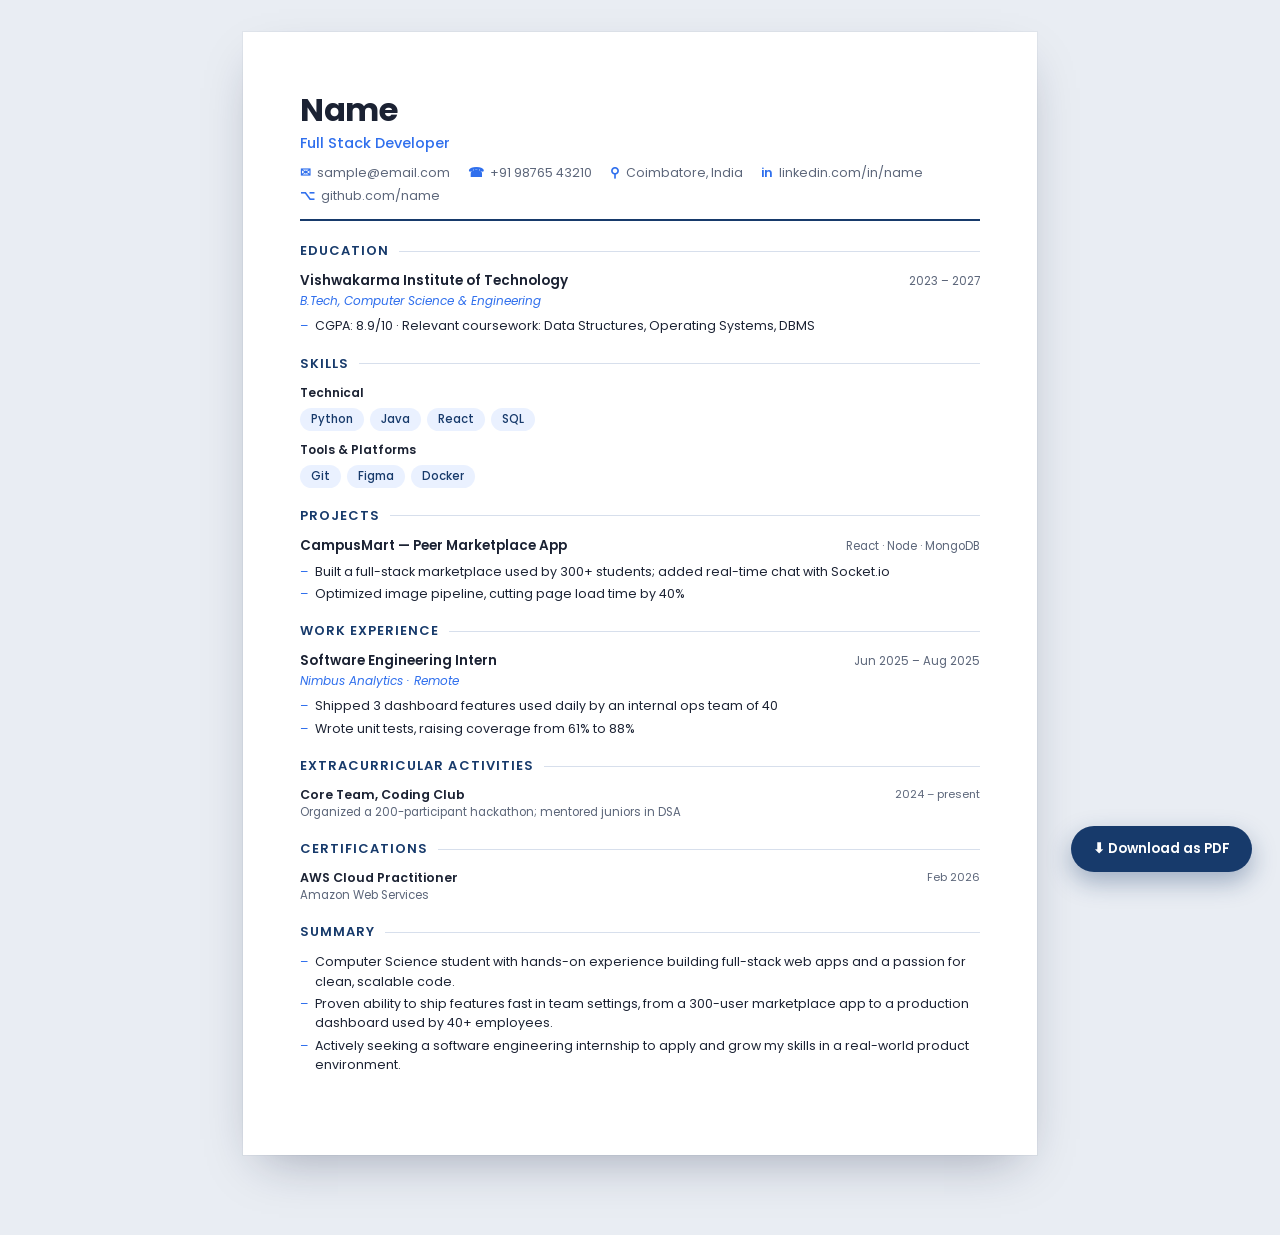
==== index.html @ 504d1bcb "initial files" ====
<!doctype html>
<html lang="en">
<head>
<meta charset="UTF-8">
<meta name="viewport" content="width=device-width, initial-scale=1.0">
<title>Name - Resume</title>
<link rel="stylesheet" href="style.css">
</head>
<body>

<div class="page-wrap">
  <div class="page">

    <header class="r-header">
      <h1 class="r-name">Name</h1>
      <p class="r-role">Full Stack Developer</p>
      <ul class="r-contact">
        <li><span class="ico">✉</span> sample@email.com</li>
        <li><span class="ico">☎</span> +91 98765 43210</li>
        <li><span class="ico">⚲</span> Coimbatore, India</li>
        <li><span class="ico">in</span> linkedin.com/in/name</li>
        <li><span class="ico">⌥</span> github.com/name</li>
      </ul>
    </header>

    <section class="r-section">
      <h2 class="r-section-title">Education</h2>
      <div class="entry">
        <div class="entry-top">
          <span class="entry-title">Vishwakarma Institute of Technology</span>
          <span class="entry-meta">2023 – 2027</span>
        </div>
        <div class="entry-sub">B.Tech, Computer Science &amp; Engineering</div>
        <div class="bullets">
          <div class="bullet">CGPA: 8.9/10 · Relevant coursework: Data Structures, Operating Systems, DBMS</div>
        </div>
      </div>
    </section>

    <section class="r-section">
      <h2 class="r-section-title">Skills</h2>
      <div class="skills-cat">
        <div class="skills-cat-label">Technical</div>
        <div class="chip-row">
          <span class="chip">Python</span>
          <span class="chip">Java</span>
          <span class="chip">React</span>
          <span class="chip">SQL</span>
        </div>
      </div>
      <div class="skills-cat">
        <div class="skills-cat-label">Tools &amp; Platforms</div>
        <div class="chip-row">
          <span class="chip">Git</span>
          <span class="chip">Figma</span>
          <span class="chip">Docker</span>
        </div>
      </div>
    </section>

    <section class="r-section">
      <h2 class="r-section-title">Projects</h2>
      <div class="entry">
        <div class="entry-top">
          <span class="entry-title">CampusMart — Peer Marketplace App</span>
          <span class="entry-meta">React · Node · MongoDB</span>
        </div>
        <div class="bullets">
          <div class="bullet">Built a full-stack marketplace used by 300+ students; added real-time chat with Socket.io</div>
          <div class="bullet">Optimized image pipeline, cutting page load time by 40%</div>
        </div>
      </div>
    </section>

    <section class="r-section">
      <h2 class="r-section-title">Work Experience</h2>
      <div class="entry">
        <div class="entry-top">
          <span class="entry-title">Software Engineering Intern</span>
          <span class="entry-meta">Jun 2025 – Aug 2025</span>
        </div>
        <div class="entry-sub">Nimbus Analytics · Remote</div>
        <div class="bullets">
          <div class="bullet">Shipped 3 dashboard features used daily by an internal ops team of 40</div>
          <div class="bullet">Wrote unit tests, raising coverage from 61% to 88%</div>
        </div>
      </div>
    </section>

    <section class="r-section">
      <h2 class="r-section-title">Extracurricular Activities</h2>
      <div class="line-entry">
        <div>
          <div class="l-main">Core Team, Coding Club</div>
          <div class="l-sub">Organized a 200-participant hackathon; mentored juniors in DSA</div>
        </div>
        <div class="l-meta">2024 – present</div>
      </div>
    </section>

    <section class="r-section">
      <h2 class="r-section-title">Certifications</h2>
      <div class="line-entry">
        <div>
          <div class="l-main">AWS Cloud Practitioner</div>
          <div class="l-sub">Amazon Web Services</div>
        </div>
        <div class="l-meta">Feb 2026</div>
      </div>
    </section>

    <section class="r-section">
      <h2 class="r-section-title">Summary</h2>
      <div class="bullets">
        <div class="bullet">Computer Science student with hands-on experience building full-stack web apps and a passion for clean, scalable code.</div>
        <div class="bullet">Proven ability to ship features fast in team settings, from a 300-user marketplace app to a production dashboard used by 40+ employees.</div>
        <div class="bullet">Actively seeking a software engineering internship to apply and grow my skills in a real-world product environment.</div>
      </div>
    </section>

  </div>
</div>

<button class="download-btn" onclick="window.print()">⬇ Download as PDF</button>

</body>
</html>
---- style.css ----
@import url('https://fonts.googleapis.com/css2?family=Poppins:ital,wght@0,300;0,400;0,500;0,600;0,700;1,400&display=swap');

:root{
  --accent:#173a6b;
  --accent-2:#2f6fed;
  --accent-soft:#eaf1ff;
  --text:#1b2233;
  --muted:#5c667a;
  --line:#d7dfec;
  --bg:#ffffff;
  --font:"Poppins", sans-serif;
}

*, *::before, *::after{ box-sizing:border-box; }

html, body{ margin:0; padding:0; }

body{
  font-family:var(--font);
  color:var(--text);
  background:#e9edf3;
  -webkit-font-smoothing:antialiased;
}

a{ color:var(--accent-2); text-decoration:none; }
a:hover{ text-decoration:underline; }
ul{ margin:0; padding:0; list-style:none; }

.page-wrap{
  display:flex;
  justify-content:center;
  padding:32px 16px 80px;
}

.page{
  width:210mm;
  min-height:297mm;
  background:var(--bg);
  padding:16mm 15mm;
  box-shadow:0 20px 50px -18px rgba(20,30,60,.35), 0 0 0 1px rgba(20,30,60,.04);
}

.r-header{
  border-bottom:2.5px solid var(--accent);
  padding-bottom:14px;
  margin-bottom:20px;
}

.r-name{
  font-family:var(--font);
  font-weight:700;
  font-size:32px;
  line-height:1.15;
  margin:0 0 4px;
  letter-spacing:-.01em;
}

.r-role{
  font-weight:500;
  font-size:14.5px;
  color:var(--accent-2);
  margin:0 0 10px;
}

.r-contact{
  display:flex;
  flex-wrap:wrap;
  gap:5px 18px;
  font-size:12.5px;
  color:var(--muted);
}

.r-contact li{ display:flex; align-items:center; gap:6px; }
.r-contact .ico{ color:var(--accent-2); font-weight:600; }

.r-section{
  margin-bottom:18px;
  break-inside:avoid;
}

.r-section-title{
  font-weight:600;
  font-size:13px;
  letter-spacing:.08em;
  text-transform:uppercase;
  color:var(--accent);
  margin:0 0 10px;
  display:flex;
  align-items:center;
  gap:10px;
}

.r-section-title::after{
  content:"";
  flex:1;
  height:1px;
  background:var(--line);
}

.entry{
  margin-bottom:12px;
  break-inside:avoid;
}
.entry:last-child{ margin-bottom:0; }

.entry-top{
  display:flex;
  justify-content:space-between;
  align-items:baseline;
  gap:10px;
  flex-wrap:wrap;
}

.entry-title{ font-weight:600; font-size:13.5px; }
.entry-sub{ font-weight:400; font-style:italic; color:var(--accent-2); font-size:12px; margin-top:1px; }
.entry-meta{ font-size:11.5px; color:var(--muted); white-space:nowrap; }

.bullets{
  margin-top:6px;
  display:flex;
  flex-direction:column;
  gap:3px;
}

.bullet{
  display:flex;
  gap:7px;
  font-size:12.5px;
  line-height:1.55;
}
.bullet::before{ content:"–"; color:var(--accent-2); flex:none; }

.line-entry{
  display:flex;
  justify-content:space-between;
  gap:10px;
  font-size:12.5px;
  margin-bottom:7px;
}
.line-entry:last-child{ margin-bottom:0; }
.line-entry .l-main{ font-weight:600; }
.line-entry .l-sub{ color:var(--muted); font-size:11.5px; }
.line-entry .l-meta{ color:var(--muted); font-size:11px; white-space:nowrap; }

.skills-cat{ margin-bottom:10px; }
.skills-cat:last-child{ margin-bottom:0; }
.skills-cat-label{ font-weight:600; font-size:12px; margin-bottom:6px; }

.chip-row{ display:flex; flex-wrap:wrap; gap:6px; }
.chip{
  background:var(--accent-soft);
  color:var(--accent);
  border-radius:20px;
  padding:3px 11px;
  font-size:11.5px;
  font-weight:500;
}

.download-btn{
  position:fixed;
  right:28px;
  bottom:28px;
  z-index:10;
  border:none;
  border-radius:999px;
  padding:13px 22px;
  font-family:var(--font);
  font-weight:600;
  font-size:13.5px;
  background:var(--accent);
  color:#fff;
  box-shadow:0 10px 25px rgba(23,58,107,.35);
}
.download-btn:hover{ filter:brightness(1.08); }

@media (max-width:820px){
  .page{ width:100%; min-height:auto; padding:9mm; }
  .page-wrap{ padding:16px 10px 90px; }
  .r-name{ font-size:26px; }
}

@media print{
  @page{ size:A4; margin:0; }
  body{ background:#fff; }
  .page-wrap{ padding:0; display:block; }
  .page{
    box-shadow:none;
    width:auto;
    min-height:auto;
    padding:14mm 15mm;
  }
  .download-btn{ display:none; }
}
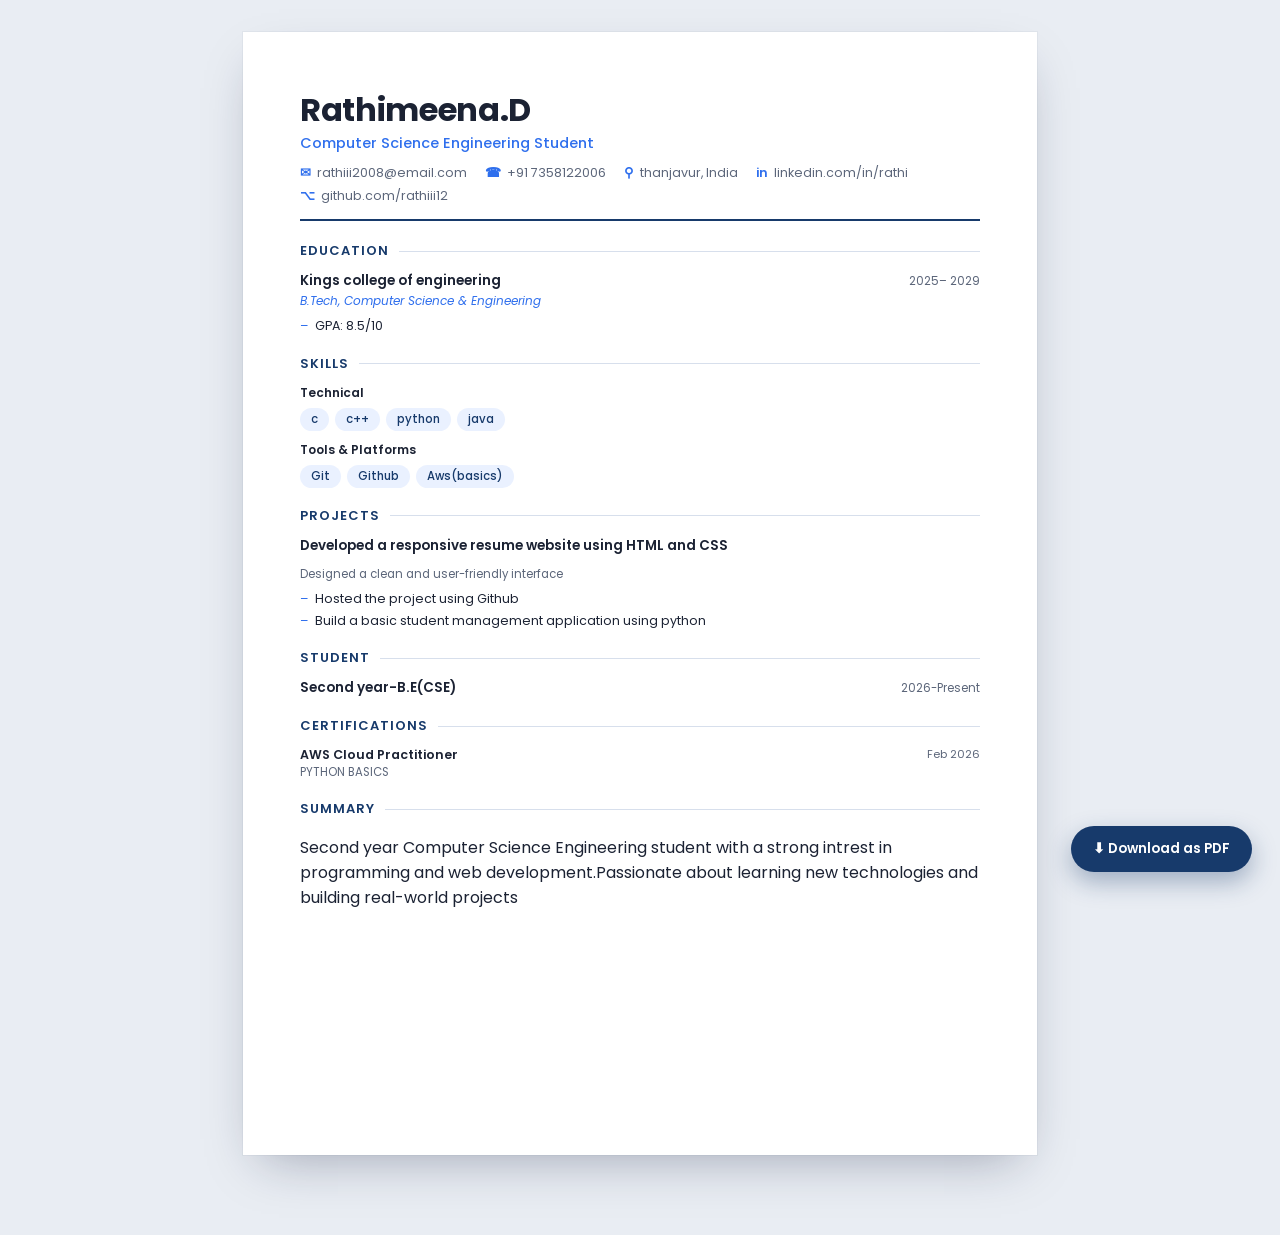
==== commit a9335f03: "Updated my resume" ====
--- a/index.html
+++ b/index.html
@@ -12,14 +12,14 @@
   <div class="page">
 
     <header class="r-header">
-      <h1 class="r-name">Name</h1>
-      <p class="r-role">Full Stack Developer</p>
+      <h1 class="r-name">Rathimeena.D</h1>
+      <p class="r-role">Computer Science Engineering Student</p>
       <ul class="r-contact">
-        <li><span class="ico">✉</span> sample@email.com</li>
-        <li><span class="ico">☎</span> +91 98765 43210</li>
-        <li><span class="ico">⚲</span> Coimbatore, India</li>
-        <li><span class="ico">in</span> linkedin.com/in/name</li>
-        <li><span class="ico">⌥</span> github.com/name</li>
+        <li><span class="ico">✉</span> rathiii2008@email.com</li>
+        <li><span class="ico">☎</span> +91 7358122006</li>
+        <li><span class="ico">⚲</span> thanjavur, India</li>
+        <li><span class="ico">in</span> linkedin.com/in/rathi</li>
+        <li><span class="ico">⌥</span> github.com/rathiii12</li>
       </ul>
     </header>
 
@@ -27,12 +27,12 @@
       <h2 class="r-section-title">Education</h2>
       <div class="entry">
         <div class="entry-top">
-          <span class="entry-title">Vishwakarma Institute of Technology</span>
-          <span class="entry-meta">2023 – 2027</span>
+          <span class="entry-title">Kings college of engineering</span>
+          <span class="entry-meta">2025– 2029</span>
         </div>
         <div class="entry-sub">B.Tech, Computer Science &amp; Engineering</div>
         <div class="bullets">
-          <div class="bullet">CGPA: 8.9/10 · Relevant coursework: Data Structures, Operating Systems, DBMS</div>
+          <div class="bullet">GPA: 8.5/10 </div>
         </div>
       </div>
     </section>
@@ -42,18 +42,18 @@
       <div class="skills-cat">
         <div class="skills-cat-label">Technical</div>
         <div class="chip-row">
-          <span class="chip">Python</span>
-          <span class="chip">Java</span>
-          <span class="chip">React</span>
-          <span class="chip">SQL</span>
+          <span class="chip">c</span>
+          <span class="chip">c++</span>
+          <span class="chip">python</span>
+          <span class="chip">java</span>
         </div>
       </div>
       <div class="skills-cat">
         <div class="skills-cat-label">Tools &amp; Platforms</div>
         <div class="chip-row">
           <span class="chip">Git</span>
-          <span class="chip">Figma</span>
-          <span class="chip">Docker</span>
+          <span class="chip">Github</span>
+          <span class="chip">Aws(basics)</span>
         </div>
       </div>
     </section>
@@ -62,39 +62,23 @@
       <h2 class="r-section-title">Projects</h2>
       <div class="entry">
         <div class="entry-top">
-          <span class="entry-title">CampusMart — Peer Marketplace App</span>
-          <span class="entry-meta">React · Node · MongoDB</span>
+          <span class="entry-title">Developed a responsive resume website using HTML and CSS </span>
+          <span class="entry-meta">Designed a clean and user-friendly interface</span>
         </div>
         <div class="bullets">
-          <div class="bullet">Built a full-stack marketplace used by 300+ students; added real-time chat with Socket.io</div>
-          <div class="bullet">Optimized image pipeline, cutting page load time by 40%</div>
+          <div class="bullet">Hosted the project using Github</div>
+          <div class="bullet">Build a basic student management application using python</div>
         </div>
       </div>
     </section>
 
     <section class="r-section">
-      <h2 class="r-section-title">Work Experience</h2>
+      <h2 class="r-section-title">Student</h2>
       <div class="entry">
         <div class="entry-top">
-          <span class="entry-title">Software Engineering Intern</span>
-          <span class="entry-meta">Jun 2025 – Aug 2025</span>
+          <span class="entry-title">Second year-B.E(CSE)</span>
+          <span class="entry-meta">2026-Present</span>
         </div>
-        <div class="entry-sub">Nimbus Analytics · Remote</div>
-        <div class="bullets">
-          <div class="bullet">Shipped 3 dashboard features used daily by an internal ops team of 40</div>
-          <div class="bullet">Wrote unit tests, raising coverage from 61% to 88%</div>
-        </div>
-      </div>
-    </section>
-
-    <section class="r-section">
-      <h2 class="r-section-title">Extracurricular Activities</h2>
-      <div class="line-entry">
-        <div>
-          <div class="l-main">Core Team, Coding Club</div>
-          <div class="l-sub">Organized a 200-participant hackathon; mentored juniors in DSA</div>
-        </div>
-        <div class="l-meta">2024 – present</div>
       </div>
     </section>
 
@@ -103,7 +87,7 @@
       <div class="line-entry">
         <div>
           <div class="l-main">AWS Cloud Practitioner</div>
-          <div class="l-sub">Amazon Web Services</div>
+          <div class="l-sub">PYTHON BASICS</div>
         </div>
         <div class="l-meta">Feb 2026</div>
       </div>
@@ -111,11 +95,9 @@
 
     <section class="r-section">
       <h2 class="r-section-title">Summary</h2>
-      <div class="bullets">
-        <div class="bullet">Computer Science student with hands-on experience building full-stack web apps and a passion for clean, scalable code.</div>
-        <div class="bullet">Proven ability to ship features fast in team settings, from a 300-user marketplace app to a production dashboard used by 40+ employees.</div>
-        <div class="bullet">Actively seeking a software engineering internship to apply and grow my skills in a real-world product environment.</div>
-      </div>
+      <P>
+        Second year Computer Science Engineering student with a strong intrest in programming and web development.Passionate about learning new technologies and building real-world projects
+      </P>
     </section>
 
   </div>
